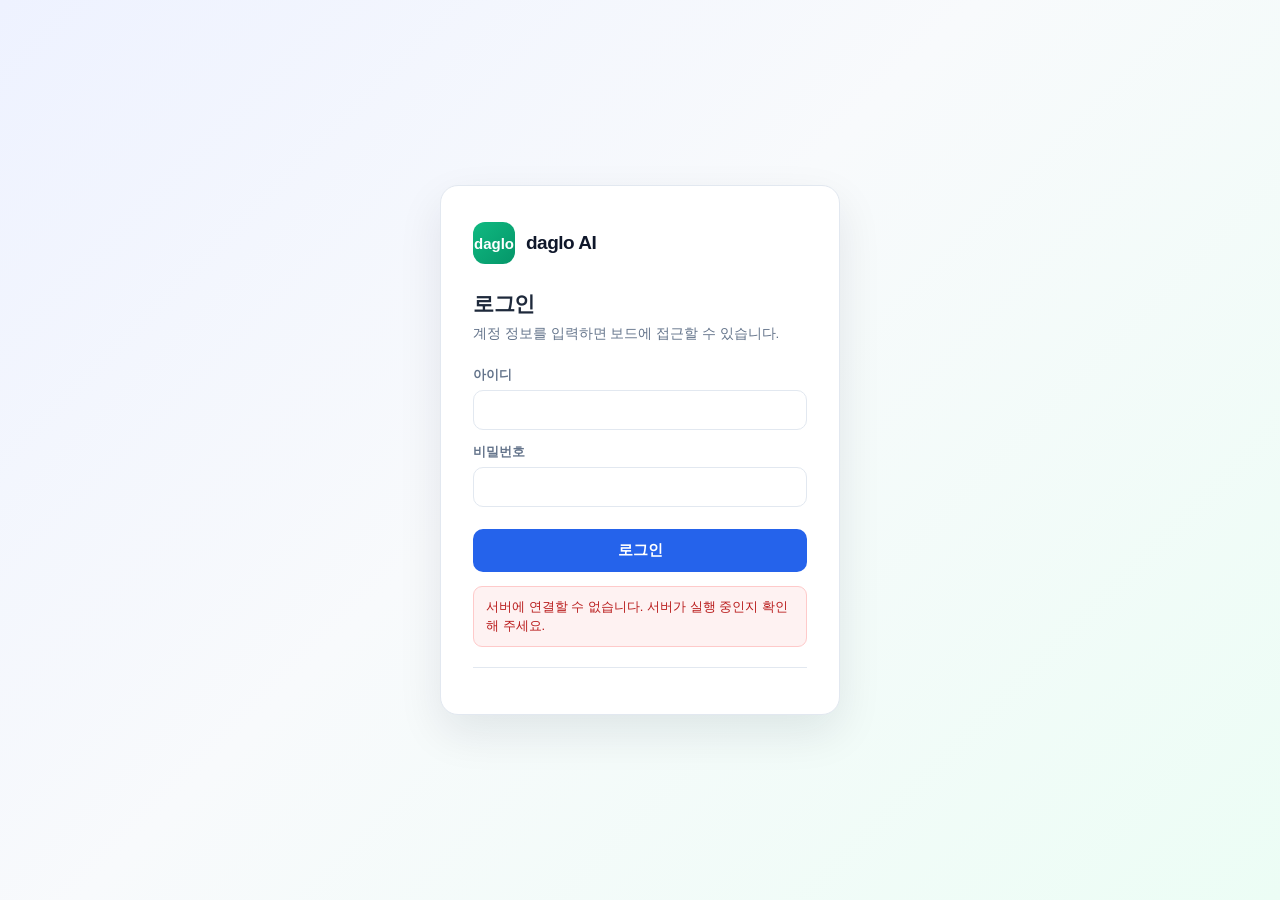
==== server/static/login.html @ a1c2911a "login authenticate, auto refresh" ====
<!DOCTYPE html>
<html lang="ko">
<head>
    <meta charset="UTF-8">
    <meta name="viewport" content="width=device-width, initial-scale=1.0">
    <title>로그인 · daglo AI</title>
    <style>
        :root {
            --primary-color: #2563eb;
            --primary-hover: #1d4ed8;
            --text-main: #1e293b;
            --text-muted: #64748b;
            --bg-card: #ffffff;
            --border-color: #e2e8f0;
            --danger-color: #ef4444;
        }

        * {
            margin: 0;
            padding: 0;
            box-sizing: border-box;
            font-family: -apple-system, BlinkMacSystemFont, "Pretendard", "Segoe UI", Roboto, "Helvetica Neue", Arial, sans-serif;
        }

        body {
            min-height: 100vh;
            display: flex;
            align-items: center;
            justify-content: center;
            padding: 24px;
            color: var(--text-main);
            background: linear-gradient(135deg, #eef2ff 0%, #f8fafc 45%, #ecfdf5 100%);
        }

        .login-card {
            width: 100%;
            max-width: 400px;
            background: var(--bg-card);
            border: 1px solid var(--border-color);
            border-radius: 18px;
            padding: 36px 32px 30px;
            box-shadow: 0 18px 45px rgba(15, 23, 42, 0.09);
        }

        .brand {
            display: flex;
            align-items: center;
            gap: 11px;
            margin-bottom: 26px;
        }

        .brand .logo {
            width: 42px;
            height: 42px;
            border-radius: 12px;
            background: linear-gradient(135deg, #10b981, #059669);
            color: #fff;
            font-size: 15px;
            font-weight: 700;
            display: flex;
            align-items: center;
            justify-content: center;
        }

        .brand .name {
            font-size: 19px;
            font-weight: 700;
            letter-spacing: -0.5px;
            color: #0f172a;
        }

        h1 {
            font-size: 21px;
            font-weight: 700;
            letter-spacing: -0.4px;
            margin-bottom: 6px;
        }

        .subtitle {
            font-size: 13.5px;
            color: var(--text-muted);
            line-height: 1.55;
            margin-bottom: 22px;
        }

        .field {
            margin-bottom: 14px;
        }

        label {
            display: block;
            font-size: 12.5px;
            font-weight: 600;
            color: var(--text-muted);
            margin-bottom: 6px;
        }

        input {
            width: 100%;
            padding: 11px 13px;
            font-size: 14.5px;
            color: var(--text-main);
            background: #fff;
            border: 1px solid var(--border-color);
            border-radius: 10px;
            outline: none;
            transition: border-color .15s, box-shadow .15s;
        }

        input:focus {
            border-color: var(--primary-color);
            box-shadow: 0 0 0 3px rgba(37, 99, 235, 0.13);
        }

        button {
            width: 100%;
            margin-top: 8px;
            padding: 12px;
            font-size: 15px;
            font-weight: 600;
            color: #fff;
            background: var(--primary-color);
            border: none;
            border-radius: 10px;
            cursor: pointer;
            transition: background .15s;
        }

        button:hover:not(:disabled) { background: var(--primary-hover); }
        button:disabled { opacity: .6; cursor: not-allowed; }

        .message {
            display: none;
            margin-top: 14px;
            padding: 10px 12px;
            font-size: 13px;
            line-height: 1.5;
            border-radius: 9px;
        }

        .message.error {
            display: block;
            color: #b91c1c;
            background: #fef2f2;
            border: 1px solid #fecaca;
        }

        .message.info {
            display: block;
            color: #1e40af;
            background: #eff6ff;
            border: 1px solid #bfdbfe;
        }

        .hint {
            margin-top: 20px;
            padding-top: 16px;
            border-top: 1px solid var(--border-color);
            font-size: 12px;
            color: #94a3b8;
            line-height: 1.6;
        }
    </style>
</head>
<body>
    <main class="login-card">
        <div class="brand">
            <div class="logo">daglo</div>
            <div class="name">daglo AI</div>
        </div>

        <h1 id="page-title">로그인</h1>
        <p class="subtitle" id="page-subtitle">계정 정보를 입력하면 보드에 접근할 수 있습니다.</p>

        <form id="auth-form" autocomplete="on">
            <div class="field">
                <label for="username">아이디</label>
                <input type="text" id="username" name="username" autocomplete="username"
                       autocapitalize="none" spellcheck="false" required>
            </div>

            <div class="field" id="display-name-field" style="display:none;">
                <label for="display-name">표시 이름 (선택)</label>
                <input type="text" id="display-name" name="display-name" autocomplete="nickname">
            </div>

            <div class="field">
                <label for="password">비밀번호</label>
                <input type="password" id="password" name="password"
                       autocomplete="current-password" required>
            </div>

            <div class="field" id="password-confirm-field" style="display:none;">
                <label for="password-confirm">비밀번호 확인</label>
                <input type="password" id="password-confirm" name="password-confirm"
                       autocomplete="new-password">
            </div>

            <button type="submit" id="submit-btn">로그인</button>
        </form>

        <div class="message" id="message"></div>

        <p class="hint" id="hint"></p>
    </main>

    <script>
        let setupMode = false;
        const form = document.getElementById("auth-form");
        const submitBtn = document.getElementById("submit-btn");
        const messageBox = document.getElementById("message");

        function showMessage(text, kind) {
            messageBox.textContent = text;
            messageBox.className = "message " + (kind || "error");
        }

        function clearMessage() {
            messageBox.className = "message";
            messageBox.textContent = "";
        }

        function enterSetupMode() {
            setupMode = true;
            document.getElementById("page-title").textContent = "첫 관리자 계정 만들기";
            document.getElementById("page-subtitle").textContent =
                "등록된 계정이 없습니다. 이 서버를 사용할 관리자 계정을 먼저 만들어 주세요.";
            document.getElementById("display-name-field").style.display = "";
            document.getElementById("password-confirm-field").style.display = "";
            document.getElementById("password").setAttribute("autocomplete", "new-password");
            document.getElementById("hint").textContent = "비밀번호는 8자 이상이어야 합니다.";
            submitBtn.textContent = "계정 만들고 시작하기";
        }

        async function checkStatus() {
            try {
                const res = await fetch("/api/auth/status");
                const data = await res.json();
                if (data.authenticated) {
                    window.location.replace("/");
                    return;
                }
                if (data.setup_required) enterSetupMode();
            } catch (e) {
                showMessage("서버에 연결할 수 없습니다. 서버가 실행 중인지 확인해 주세요.", "error");
            }
        }

        form.addEventListener("submit", async (event) => {
            event.preventDefault();
            clearMessage();

            const username = document.getElementById("username").value.trim();
            const password = document.getElementById("password").value;

            if (setupMode) {
                const confirmPassword = document.getElementById("password-confirm").value;
                if (password !== confirmPassword) {
                    showMessage("비밀번호가 서로 일치하지 않습니다.", "error");
                    return;
                }
                if (password.length < 8) {
                    showMessage("비밀번호는 8자 이상이어야 합니다.", "error");
                    return;
                }
            }

            const endpoint = setupMode ? "/api/auth/setup" : "/api/auth/login";
            const payload = setupMode
                ? { username, password, display_name: document.getElementById("display-name").value.trim() }
                : { username, password };

            submitBtn.disabled = true;
            submitBtn.textContent = setupMode ? "만드는 중..." : "확인 중...";

            try {
                const res = await fetch(endpoint, {
                    method: "POST",
                    headers: { "Content-Type": "application/json" },
                    body: JSON.stringify(payload),
                });

                if (res.ok) {
                    window.location.replace("/");
                    return;
                }

                const data = await res.json().catch(() => ({}));
                showMessage(data.detail || "로그인에 실패했습니다.", "error");
            } catch (e) {
                showMessage("서버와 통신하지 못했습니다.", "error");
            } finally {
                submitBtn.disabled = false;
                submitBtn.textContent = setupMode ? "계정 만들고 시작하기" : "로그인";
            }
        });

        checkStatus();
    </script>
</body>
</html>
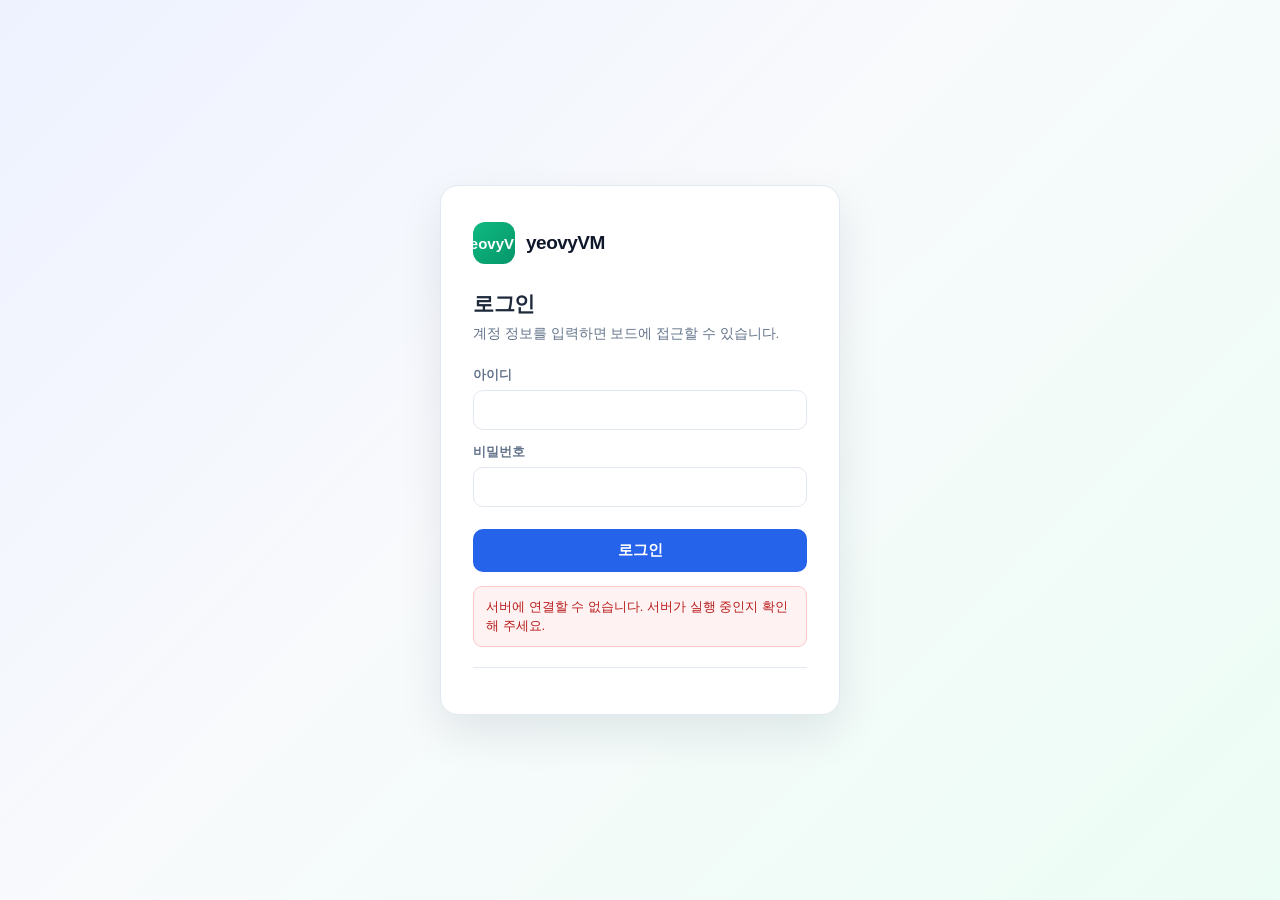
==== commit dbaa7845: "Antigravity frontend update merge main" ====
--- a/server/static/login.html
+++ b/server/static/login.html
@@ -3,7 +3,7 @@
 <head>
     <meta charset="UTF-8">
     <meta name="viewport" content="width=device-width, initial-scale=1.0">
-    <title>로그인 · daglo AI</title>
+    <title>로그인 · yeovyVM</title>
     <style>
         :root {
             --primary-color: #2563eb;
@@ -165,8 +165,8 @@
 <body>
     <main class="login-card">
         <div class="brand">
-            <div class="logo">daglo</div>
-            <div class="name">daglo AI</div>
+            <div class="logo">yeovyVM</div>
+            <div class="name">yeovyVM</div>
         </div>
 
         <h1 id="page-title">로그인</h1>
@@ -232,9 +232,13 @@
             submitBtn.textContent = "계정 만들고 시작하기";
         }
 
+        // 로그인 관련 주소는 이 페이지 주소(비밀 경로) 밑에 붙어 있다.
+        // /api/auth/... 같은 뻔한 자리에 두면 주소를 숨겨도 봇이 그쪽으로 응답을 받아 간다.
+        const AUTH_BASE = window.location.pathname.replace(/\/+$/, "");
+
         async function checkStatus() {
             try {
-                const res = await fetch("/api/auth/status");
+                const res = await fetch(AUTH_BASE + "/status");
                 const data = await res.json();
                 if (data.authenticated) {
                     window.location.replace("/");
@@ -265,7 +269,7 @@
                 }
             }
 
-            const endpoint = setupMode ? "/api/auth/setup" : "/api/auth/login";
+            const endpoint = AUTH_BASE + (setupMode ? "/setup" : "/submit");
             const payload = setupMode
                 ? { username, password, display_name: document.getElementById("display-name").value.trim() }
                 : { username, password };
